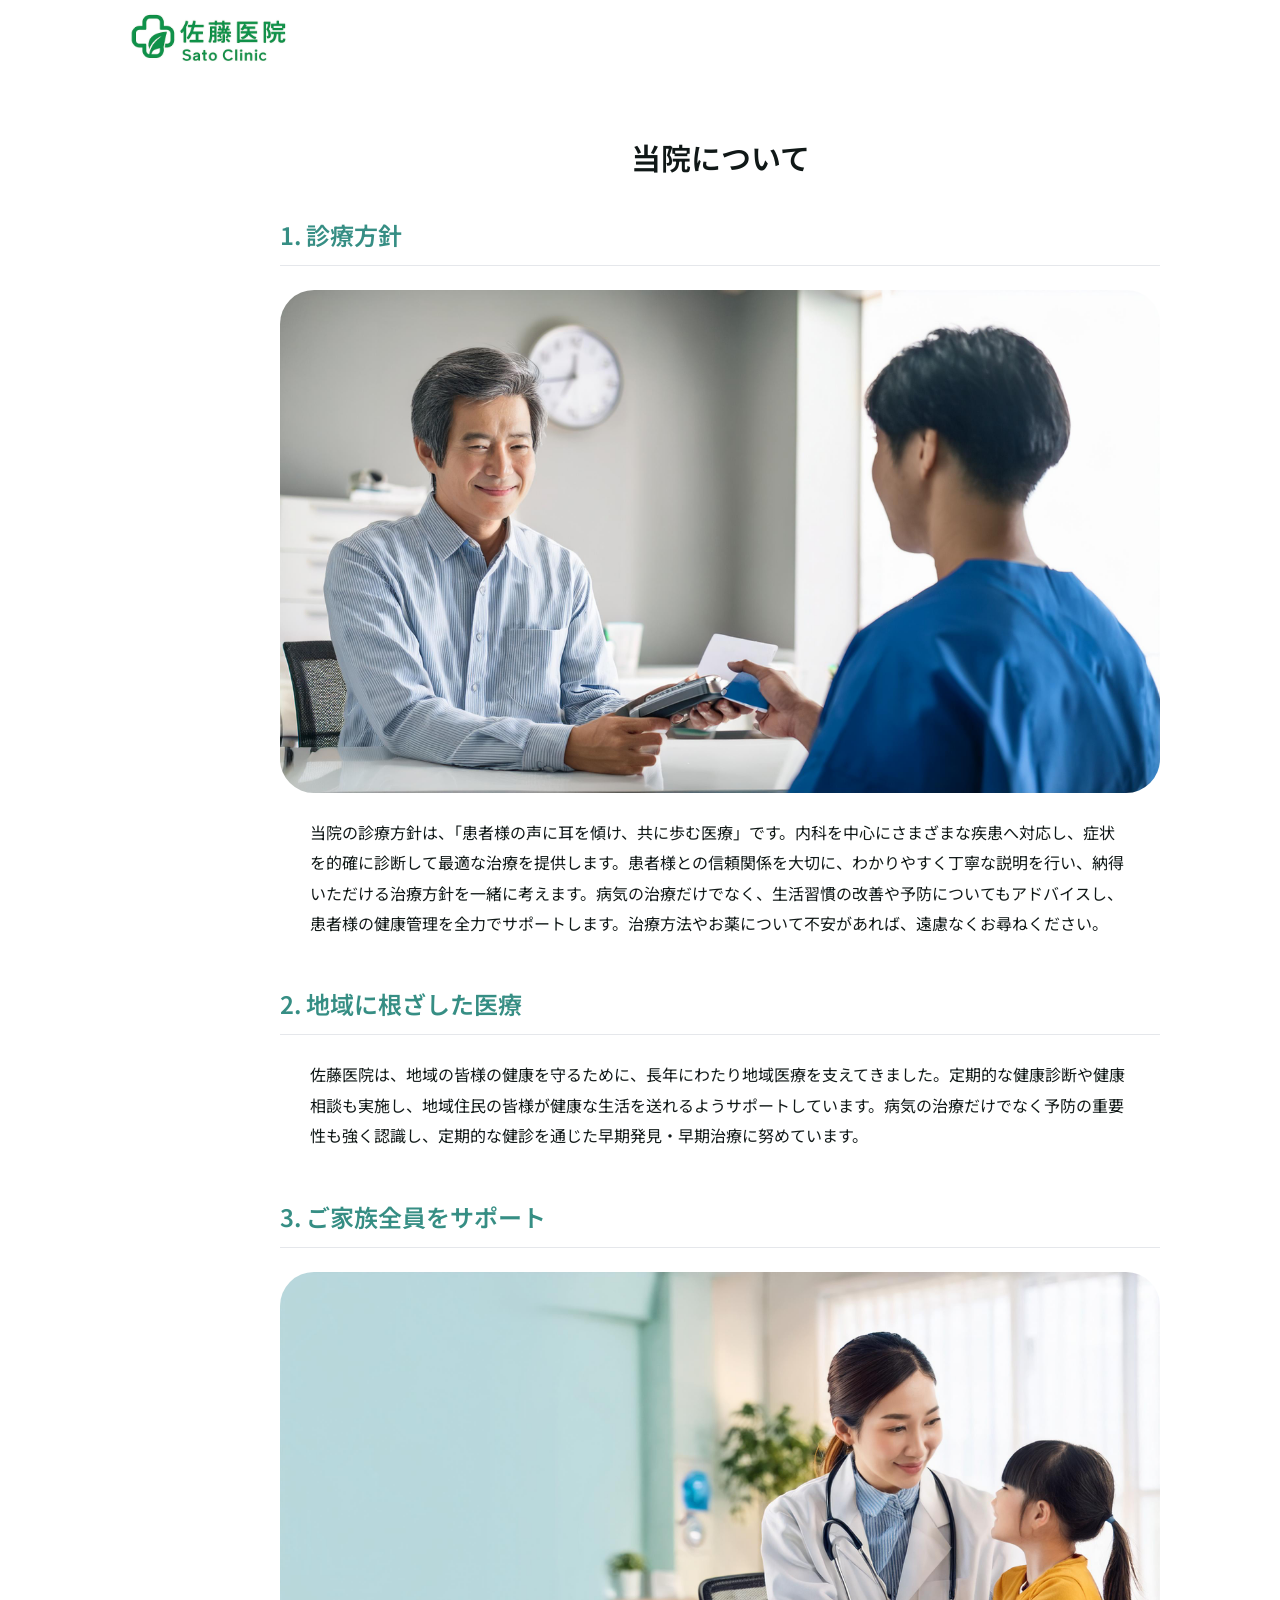
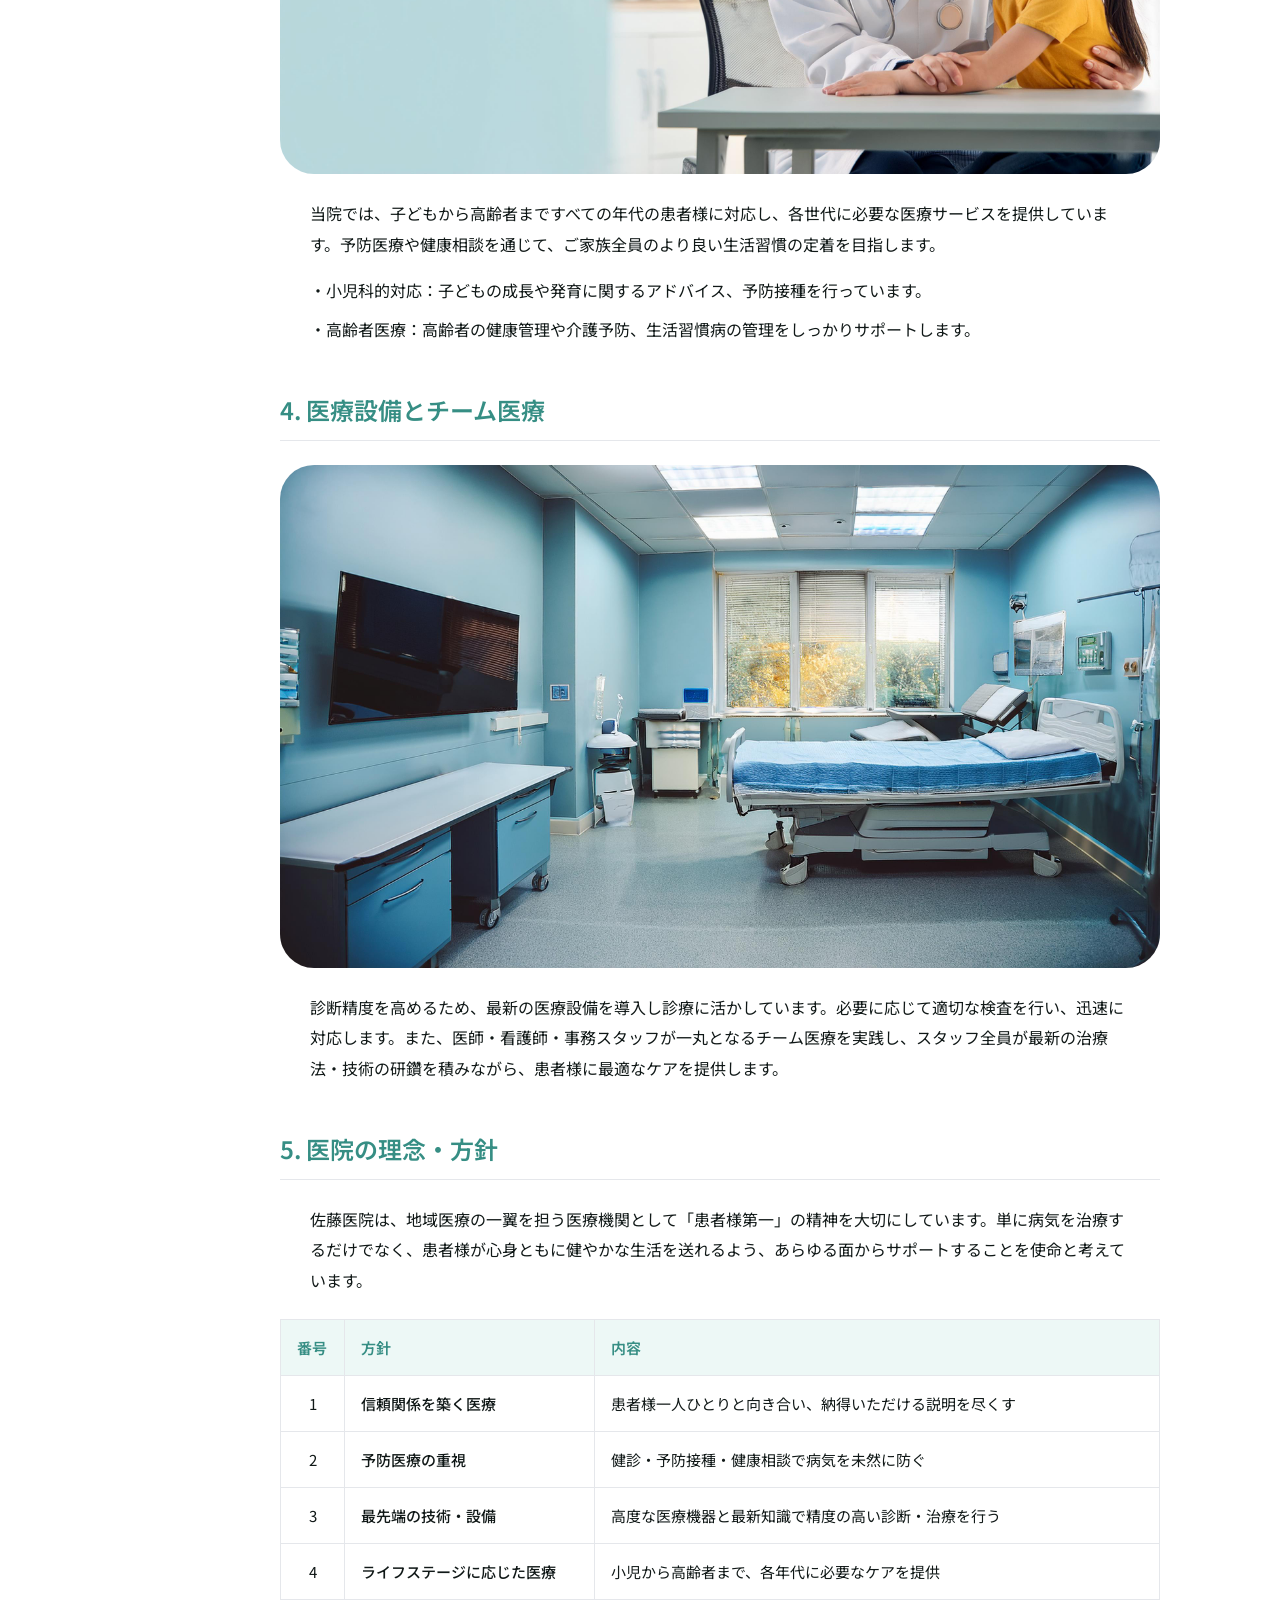
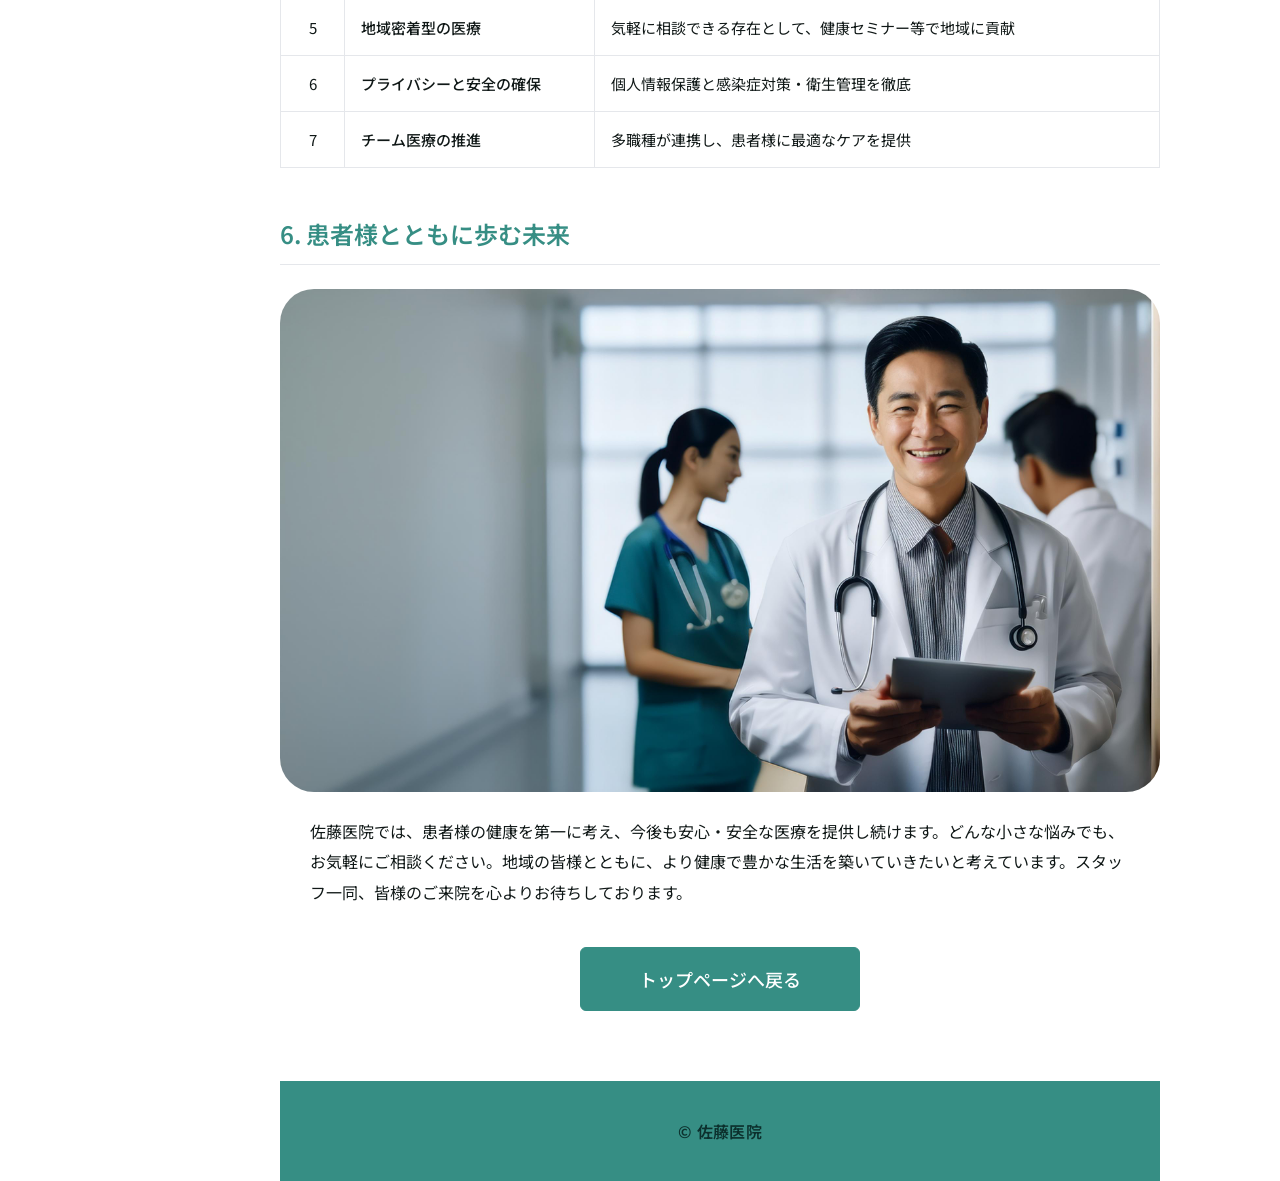
==== about.html @ 42e5dfb1 "当院についてにリンクや写真を貼ったり追加の情報を作成" ====
<!DOCTYPE html>
<html lang="ja">
<head>
  <meta charset="UTF-8">
  <meta name="viewport" content="width=1440">
  <meta name="description" content="佐藤医院の診療方針、地域医療、ご家族へのサポート、医療設備とチーム医療、医院の理念をご紹介します。">
  <title>当院について</title>
  <link rel="preconnect" href="https://fonts.googleapis.com">
  <link rel="preconnect" href="https://fonts.gstatic.com" crossorigin>
  <link href="https://fonts.googleapis.com/css2?family=Noto+Sans+JP:wght@400;500;600;700&display=swap" rel="stylesheet">
  <link rel="stylesheet" href="./css/style.css">
  <link rel="stylesheet" href="./css/about.css">
</head>
<body class="about-detail-page">
  <header class="site-header">
    <div class="header-inner">
      <a class="brand" href="./index.html" aria-label="佐藤医院 トップへ">
        <img src="./assets/logo.png" alt="佐藤医院 Sato Clinic">
      </a>
    </div>
  </header>

  <main class="about-detail">
    <h1>当院について</h1>

    <section class="about-detail-section" aria-labelledby="about-policy">
      <h2 id="about-policy">1. 診療方針</h2>
      <img class="about-detail-photo" src="./assets/information_1.jpg" alt="患者様の話に耳を傾ける医師">
      <p>当院の診療方針は、「患者様の声に耳を傾け、共に歩む医療」です。内科を中心にさまざまな疾患へ対応し、症状を的確に診断して最適な治療を提供します。患者様との信頼関係を大切に、わかりやすく丁寧な説明を行い、納得いただける治療方針を一緒に考えます。病気の治療だけでなく、生活習慣の改善や予防についてもアドバイスし、患者様の健康管理を全力でサポートします。治療方法やお薬について不安があれば、遠慮なくお尋ねください。</p>
    </section>

    <section class="about-detail-section" aria-labelledby="about-community">
      <h2 id="about-community">2. 地域に根ざした医療</h2>
      <p>佐藤医院は、地域の皆様の健康を守るために、長年にわたり地域医療を支えてきました。定期的な健康診断や健康相談も実施し、地域住民の皆様が健康な生活を送れるようサポートしています。病気の治療だけでなく予防の重要性も強く認識し、定期的な健診を通じた早期発見・早期治療に努めています。</p>
    </section>

    <section class="about-detail-section" aria-labelledby="about-family">
      <h2 id="about-family">3. ご家族全員をサポート</h2>
      <img class="about-detail-photo" src="./assets/patient_10.jpg" alt="子どもを診療する医師">
      <p>当院では、子どもから高齢者まですべての年代の患者様に対応し、各世代に必要な医療サービスを提供しています。予防医療や健康相談を通じて、ご家族全員のより良い生活習慣の定着を目指します。</p>
      <div class="about-detail-family">
        <p>・小児科的対応：子どもの成長や発育に関するアドバイス、予防接種を行っています。</p>
        <p>・高齢者医療：高齢者の健康管理や介護予防、生活習慣病の管理をしっかりサポートします。</p>
      </div>
    </section>

    <section class="about-detail-section" aria-labelledby="about-facilities">
      <h2 id="about-facilities">4. 医療設備とチーム医療</h2>
      <img class="about-detail-photo" src="./assets/hospital_8.jpg" alt="医院の医療設備">
      <p>診断精度を高めるため、最新の医療設備を導入し診療に活かしています。必要に応じて適切な検査を行い、迅速に対応します。また、医師・看護師・事務スタッフが一丸となるチーム医療を実践し、スタッフ全員が最新の治療法・技術の研鑽を積みながら、患者様に最適なケアを提供します。</p>
    </section>

    <section class="about-detail-section" aria-labelledby="about-principles">
      <h2 id="about-principles">5. 医院の理念・方針</h2>
      <p>佐藤医院は、地域医療の一翼を担う医療機関として「患者様第一」の精神を大切にしています。単に病気を治療するだけでなく、患者様が心身ともに健やかな生活を送れるよう、あらゆる面からサポートすることを使命と考えています。</p>
      <table class="about-policy-table" aria-labelledby="about-principles">
        <thead>
          <tr><th scope="col">番号</th><th scope="col">方針</th><th scope="col">内容</th></tr>
        </thead>
        <tbody>
          <tr><td>1</td><th scope="row">信頼関係を築く医療</th><td>患者様一人ひとりと向き合い、納得いただける説明を尽くす</td></tr>
          <tr><td>2</td><th scope="row">予防医療の重視</th><td>健診・予防接種・健康相談で病気を未然に防ぐ</td></tr>
          <tr><td>3</td><th scope="row">最先端の技術・設備</th><td>高度な医療機器と最新知識で精度の高い診断・治療を行う</td></tr>
          <tr><td>4</td><th scope="row">ライフステージに応じた医療</th><td>小児から高齢者まで、各年代に必要なケアを提供</td></tr>
          <tr><td>5</td><th scope="row">地域密着型の医療</th><td>気軽に相談できる存在として、健康セミナー等で地域に貢献</td></tr>
          <tr><td>6</td><th scope="row">プライバシーと安全の確保</th><td>個人情報保護と感染症対策・衛生管理を徹底</td></tr>
          <tr><td>7</td><th scope="row">チーム医療の推進</th><td>多職種が連携し、患者様に最適なケアを提供</td></tr>
        </tbody>
      </table>
    </section>

    <section class="about-detail-section" aria-labelledby="about-future">
      <h2 id="about-future">6. 患者様とともに歩む未来</h2>
      <img class="about-detail-photo" src="./assets/medical_2.jpg" alt="笑顔で患者様を迎える医療スタッフ">
      <p>佐藤医院では、患者様の健康を第一に考え、今後も安心・安全な医療を提供し続けます。どんな小さな悩みでも、お気軽にご相談ください。地域の皆様とともに、より健康で豊かな生活を築いていきたいと考えています。スタッフ一同、皆様のご来院を心よりお待ちしております。</p>
    </section>

    <div class="about-actions"><a class="medical-link" href="./index.html#about">トップページへ戻る</a></div>
  </main>

  <footer class="site-footer">
    <p>© 佐藤医院</p>
  </footer>
</body>
</html>
---- css/style.css ----
@charset "UTF-8";

:root {
  --green: #26988d;
  --deep-green: #19786f;
  --tint: #edf8f6;
  --text: #101817;
  --red: #d95a5a;
}

* { box-sizing: border-box; }
html { scroll-behavior: smooth; scroll-padding-top: 78px; }
body {
  margin: 0;
  min-width: 1440px;
  color: var(--text);
  background: #fff;
  font-family: "Noto Sans JP", "Hiragino Kaku Gothic ProN", "Yu Gothic", Meiryo, sans-serif;
  font-size: 16px;
  line-height: 1.8;
  letter-spacing: .02em;
}
img { display: block; max-width: 100%; }
a { color: inherit; text-decoration: none; }

.site-header {
  position: sticky;
  top: 0;
  z-index: 10;
  height: 82px;
  background: #fff;
}
.header-inner {
  position: relative;
  width: 1200px;
  height: 82px;
  margin: 0 auto;
  display: flex;
  align-items: center;
  justify-content: space-between;
}
.brand img {
  width: 190px;
  height: auto;
}
.global-nav {
  position: absolute;
  top: 100%;
  right: 0;
  width: 240px;
  display: flex;
  flex-direction: column;
  padding: 12px 0;
  background: #fff;
  border-radius: 0 0 12px 12px;
  box-shadow: 0 8px 24px rgba(0,0,0,.12);
  font-size: 14px;
  font-weight: 600;
  white-space: nowrap;
}
.global-nav[hidden] { display: none; }
.global-nav a { display: block; padding: 12px 24px; }
.global-nav a:hover,
.global-nav a:focus-visible { color: var(--deep-green); background: var(--tint); }
.menu-toggle {
  width: 48px;
  height: 48px;
  padding: 10px 8px;
  display: flex;
  flex-direction: column;
  justify-content: center;
  gap: 7px;
  border: 0;
  border-radius: 6px;
  background: transparent;
  color: var(--deep-green);
  cursor: pointer;
}
.menu-toggle span {
  display: block;
  width: 32px;
  height: 2px;
  background: currentColor;
}
.menu-toggle:hover { background: var(--tint); }
.menu-toggle:focus-visible { outline: 2px solid var(--deep-green); outline-offset: 3px; }
.menu-toggle[aria-expanded="true"] span:nth-child(1) { transform: translateY(9px) rotate(45deg); }
.menu-toggle[aria-expanded="true"] span:nth-child(2) { opacity: 0; }
.menu-toggle[aria-expanded="true"] span:nth-child(3) { transform: translateY(-9px) rotate(-45deg); }

.hero {
  position: relative;
  width: 1440px;
  height: 690px;
  margin: 0 auto;
  overflow: hidden;
}
.hero > img {
  position: absolute;
  inset: 0;
  width: 100%;
  height: 100%;
  object-fit: cover;
  object-position: center 54%;
  opacity: 0;
  transition: opacity 1s ease;
}
.hero > img.is-active { opacity: 1; }
.hero-copy {
  position: absolute;
  left: calc(50% - 440px);
  bottom: 78px;
  background: rgba(255,255,255,.96);
  border-left: 8px solid var(--green);
  padding: 14px 22px 16px;
  font-size: 30px;
  font-weight: 700;
  letter-spacing: .06em;
  box-shadow: 0 2px 5px rgba(0,0,0,.08);
}
.hero-copy .hero-character {
  animation: hero-character-fade 0.6s ease both;
}
@keyframes hero-character-fade {
  from { opacity: 0; }
  to { opacity: 1; }
}
@media (prefers-reduced-motion: reduce) {
  .hero > img { transition: none; }
  .hero-copy .hero-character { animation: none; }
}

.content { width: 880px; margin: 0 auto; }
.text-content { width: 760px; }
.narrow { width: 760px; }
.tint-section { background: var(--tint); }
.section-title {
  margin: 0 0 36px;
  text-align: center;
  font-size: 27px;
  line-height: 1.3;
  font-weight: 600;
  letter-spacing: .08em;
}

.hours-section { padding: 62px 0 58px; }
.hours-section .section-title { margin-bottom: 30px; }
.hours-table {
  width: 600px;
  margin: 0 auto;
  border-collapse: collapse;
  table-layout: fixed;
  font-size: 15px;
  text-align: center;
  background: #fff;
}
.hours-table th,
.hours-table td {
  height: 52px;
  border: 1px solid #707070;
  padding: 4px 5px;
  font-weight: 500;
}
.hours-table thead th:first-child,
.hours-table tbody th { width: 180px; }
.hours-table thead th:not(:first-child) { width: 60px; }
.hours-table tbody th,
.hours-table tbody td { background: #FFFDF5; }
.hours-table thead th:nth-child(5),
.hours-table thead th:nth-child(8) { color: var(--red); }
.hours-table .closed { color: var(--red); }
.hours-notes {
  width: 650px;
  margin: 27px auto 0;
  text-align: center;
  font-size: 13px;
  line-height: 1.6;
}
.hours-notes p { margin: 2px 0; }
.small-note { font-size: 11px; }

.news-section { padding: 62px 0 66px; }
.news-section > .content { width: 880px; }
.news-section .section-title { margin-bottom: 32px; }
.news-list {
  width: 100%;
  margin: 0 auto;
  padding: 0;
  list-style: none;
}
.news-list li {
  margin: 0;
  padding: 0;
  border-bottom: 1px solid #E5E7EB;
}
.news-list li:first-child { border-top: 1px solid #E5E7EB; }
.news-list h3 {
  margin: 0;
  font-size: 16px;
  line-height: 1.5;
  font-weight: 600;
}
.news-list a {
  display: flex;
  align-items: center;
  justify-content: space-between;
  gap: 24px;
  padding: 22px 16px;
}
.news-arrow {
  flex-shrink: 0;
  color: #368E84;
  font-size: 28px;
  line-height: 1;
}
.news-list a:hover { text-decoration: underline; text-underline-offset: 4px; }
.news-list a:focus-visible,
.news-back-link:focus-visible { outline: 2px solid #368E84; outline-offset: 3px; }

.news-detail {
  width: 880px;
  margin: 0 auto;
  padding: 59px 0 58px;
}
.news-detail h1 {
  margin: 0 0 32px;
  padding-bottom: 24px;
  border-bottom: 1px solid #E5E7EB;
  font-size: 27px;
  line-height: 1.5;
  font-weight: 600;
}
.news-detail p { margin: 0; }
.news-back-link {
  display: inline-block;
  margin-top: 40px;
  color: #368E84;
  text-decoration: underline;
  text-underline-offset: 4px;
}

.greeting-section { padding: 63px 0 72px; }
.greeting-photo {
  width: 710px;
  height: 342px;
  margin: 0 auto 42px;
  object-fit: cover;
  border-radius: 46px;
}
.greeting-copy {
  width: 680px;
  margin: 0 auto;
  font-size: 14px;
  line-height: 1.78;
}
.greeting-copy p { margin: 0 0 18px; }
.signature { text-align: right; padding-top: 8px; font-weight: 600; }

.medical-section { padding: 64px 0 76px; }
.medical-grid {
  width: 730px;
  margin: 0 auto;
  display: grid;
  grid-template-columns: 1fr 1fr;
  column-gap: 78px;
  row-gap: 72px;
}
.medical-card img {
  width: 326px;
  height: 285px;
  object-fit: cover;
  object-position: left center;
  border-radius: 40px;
}
.medical-card:nth-child(4) img { object-position: 8% center; }
.medical-card h3 {
  margin: 18px 0 12px;
  text-align: center;
  color: var(--green);
  font-size: 18px;
  font-weight: 500;
}
.medical-card p {
  margin: 0;
  font-size: 13px;
  line-height: 1.72;
}

.about-section { padding: 62px 0 66px; }
.about-section .section-title { margin-bottom: 34px; }
.about-photo {
  width: 760px;
  height: 330px;
  object-fit: cover;
  margin: 0 auto 32px;
}
.about-section p {
  width: 710px;
  margin: 0 auto;
  font-size: 13px;
  line-height: 1.75;
}

.staff-section { padding: 64px 0 76px; }
.staff-content { width: 760px; }
.staff-content .section-title { margin-bottom: 40px; }
.staff-row {
  width: 720px;
  margin: 0 auto 58px;
  display: flex;
  align-items: center;
  justify-content: center;
  gap: 66px;
}
.staff-row:last-child { margin-bottom: 0; }
.staff-row img {
  flex: 0 0 auto;
  width: 280px;
  height: 280px;
  object-fit: cover;
  border-radius: 50%;
}
.staff-photo-sato { object-position: 91% center; }
.staff-photo-suzuki { object-position: 100% center; }
.staff-photo-takahashi { object-position: 48% center; }
.staff-photo-yamamoto { object-position: 0% center; }
.lead-staff {
  display: block;
  width: 680px;
  text-align: center;
  margin-bottom: 68px;
}
.lead-staff img {
  width: 360px;
  height: 360px;
  margin: 0 auto 24px;
}
.staff-text {
  width: 360px;
  font-size: 12.5px;
  line-height: 1.58;
}
.lead-staff .staff-text {
  width: 650px;
  margin: 0 auto;
  text-align: left;
}
.staff-text h3 {
  margin: 0 0 14px;
  text-align: center;
  color: var(--green);
  font-size: 18px;
  font-weight: 500;
}
.staff-text ul {
  margin: 0;
  padding-left: 1.4em;
}
.staff-text li { margin: 3px 0; }

.access-section { padding: 60px 0 64px; }
.access-content { width: 760px; text-align: center; }
.access-content .section-title { margin-bottom: 38px; }
.map {
  width: 640px;
  height: 310px;
  margin: 0 auto 32px;
  object-fit: cover;
  border-radius: 34px;
}
.access-text {
  width: 620px;
  margin: 0 auto;
  font-size: 14px;
  line-height: 1.62;
}
.access-text p { margin: 7px 0; }
.access-text ul {
  display: inline-block;
  margin: 5px auto 7px;
  padding-left: 1.5em;
  text-align: left;
}
.contact-block {
  margin-top: 18px;
  font-size: 15px;
  font-weight: 500;
}
.contact-block p:first-child { margin-bottom: 2px; }

.site-footer {
  width: 880px;
  height: 95px;
  margin: 0 auto;
  display: flex;
  align-items: center;
  justify-content: center;
  background: var(--green);
  color: #0c302d;
  font-size: 16px;
  font-weight: 600;
}
.site-footer p { margin: 0; }

/* Reference-image geometry tuning (fixed PC layout) */
.site-header,
.header-inner { height: 78px; }
.brand img { width: 180px; }
.global-nav { gap: 0; font-size: 14px; }

.hero { height: 705px; }
.hero-copy {
  left: 117px;
  bottom: 106px;
  border-left-width: 6px;
  padding: 12px 20px 14px 20px;
  font-size: 34px;
  color: #236B5C;
}

.hours-section {
  min-height: 398px;
  padding: 45px 0 38px;
  background: #eaf5f3;
}
.news-section {
  height: auto;
  padding: 59px 0 58px;
}

.greeting-section {
  height: auto;
  padding: 60px 0 70px;
  background: #f5faf8;
}
.greeting-section .section-title {
  font-size: 30px;
  line-height: 1.17;
}
.greeting-photo {
  width: 880px;
  height: 363px;
  margin-bottom: 58px;
  border-radius: 44px;
}
.greeting-copy {
  width: 760px;
  font-size: 16px;
  line-height: 1.9;
}
.greeting-copy p { margin-bottom: 24px; }
.greeting-copy p:not(.signature) {
  text-align: justify;
  text-align-last: left;
  text-justify: inter-character;
  line-break: strict;
  word-break: normal;
  overflow-wrap: break-word;
  letter-spacing: normal;
}

.medical-section {
  height: auto;
  padding: 60px 0 70px;
}
.medical-section .section-title,
.medical-detail > .section-title {
  margin-bottom: 32px;
  font-size: 30px;
}
.medical-grid {
  width: 720px;
  grid-template-columns: 280px 280px;
  justify-content: space-between;
  column-gap: 0;
  row-gap: 48px;
  grid-auto-rows: 1fr;
}
.medical-card img {
  width: 280px;
  height: 280px;
  border-radius: 36px;
}
.medical-card {
  display: grid;
  grid-template-rows: 280px minmax(60px, auto) 1fr;
  gap: 12px;
  min-width: 0;
}
.medical-card h3 {
  display: flex;
  align-items: center;
  justify-content: center;
  margin: 0;
  font-size: 20px;
  line-height: 1.5;
  text-wrap: balance;
}
.medical-card p {
  font-size: 16px;
  line-height: 1.8;
  text-align: justify;
  text-align-last: left;
  text-justify: inter-character;
  letter-spacing: normal;
}
.medical-card h3,
.medical-card p {
  line-break: strict;
  word-break: normal;
  overflow-wrap: break-word;
}

.medical-actions {
  margin: 32px 0 0;
  text-align: center;
}
.medical-link {
  display: inline-flex;
  align-items: center;
  justify-content: center;
  gap: 24px;
  min-width: 280px;
  padding: 14px 28px;
  border: 1px solid #368E84;
  border-radius: 6px;
  background: #368E84;
  color: #fff;
  font-size: 18px;
  font-weight: 500;
}
.medical-link span { font-size: 26px; line-height: 1; }
.medical-link:hover { background: #fff; color: #368E84; }
.medical-link:focus-visible { outline: 2px solid #368E84; outline-offset: 4px; }
.medical-detail {
  width: 880px;
  margin: 0 auto;
  padding: 60px 0 70px;
}
.medical-detail .medical-card h3 {
  color: #368E84;
}
.medical-detail .medical-card:nth-child(n+5) img {
  object-fit: cover;
  object-position: center;
}
.medical-detail .medical-card:nth-child(5) img { object-position: 60% center; }
.medical-detail .medical-card:nth-child(6) img { object-position: 20% center; }
.medical-detail .medical-card:nth-child(7) img { object-position: 45% center; }

.about-section {
  height: auto;
  padding: 58px 0 60px;
  background: #eaf5f3;
}
.about-section .section-title { font-size: 30px; }
.about-photo {
  width: 880px;
  height: 325px;
  margin-bottom: 34px;
}
.about-section p {
  width: 760px;
  font-size: 16px;
  line-height: 1.9;
  text-align: justify;
  text-align-last: left;
  text-justify: inter-character;
  line-break: strict;
  word-break: normal;
  overflow-wrap: break-word;
  letter-spacing: normal;
}

.staff-section {
  height: auto;
  padding: 58px 0 66px;
}
.staff-content { width: 880px; }
.staff-content .section-title { margin-bottom: 42px; font-size: 30px; }
.lead-staff {
  width: 760px;
  margin-bottom: 82px;
}
.lead-staff img {
  width: 515px;
  height: 515px;
  margin-bottom: 26px;
}
.lead-staff .staff-text { width: 720px; }
.staff-row {
  width: 880px;
  min-height: 370px;
  align-items: flex-start;
  gap: 40px;
  margin-bottom: 56px;
}
.staff-row img {
  width: 370px;
  height: 370px;
}
.staff-text {
  width: 470px;
  min-width: 0;
  align-self: flex-start;
  font-size: 16px;
  line-height: 1.8;
}
.staff-text h3 {
  font-size: 20px;
  line-height: 1.5;
  margin-bottom: 14px;
}
.staff-text li {
  margin: 6px 0;
  text-align: justify;
  text-align-last: left;
  text-justify: inter-character;
  line-break: strict;
  word-break: normal;
  overflow-wrap: break-word;
  letter-spacing: normal;
}
.staff-text ul { padding-left: 1.25em; list-style-position: outside; }
.staff-text li > strong {
  display: inline-block;
  white-space: nowrap;
  text-align: left;
}
.staff-text .staff-phrase { white-space: nowrap; }

.staff-section .lead-staff {
  display: block;
  min-height: 0;
}
.staff-section .lead-staff img { margin: 0 auto 24px; }

.staff-section .staff-row:not(.lead-staff) {
  align-items: center;
  gap: 65px;
}
.staff-section .staff-row:not(.lead-staff) .staff-text {
  align-self: auto;
  width: 445px;
}
.staff-section .staff-row:not(.lead-staff) li {
  letter-spacing: normal;
  word-spacing: normal;
}
.staff-section .staff-row:not(.lead-staff) .staff-phrase {
  display: inline-block;
  text-align: left;
}
.staff-section .staff-text-takahashi .staff-term,
.staff-section .staff-text-yamamoto .staff-term {
  display: inline-block;
  white-space: nowrap;
  text-align: left;
  letter-spacing: normal;
  word-spacing: normal;
}
.staff-section .staff-text-yamamoto {
  line-height: 2;
  transform: translateY(-12px);
}
.staff-section .staff-text-yamamoto h3 {
  line-height: 1.6;
  margin-bottom: 24px;
}
.staff-section .staff-text-yamamoto li {
  margin: 8px 0;
  text-align: left;
  text-align-last: left;
  letter-spacing: normal;
  word-spacing: normal;
}

.access-section {
  height: auto;
  padding: 54px 0 58px;
  background: #eaf5f3;
}
.access-content { width: 880px; }
.access-section .access-content { width: 1100px; }
.access-section .section-title { margin-bottom: 34px; font-size: 34px; }
.access-section .map {
  width: 1100px;
  height: 450px;
  margin-right: auto;
  margin-left: auto;
  margin-bottom: 32px;
  object-fit: contain;
  object-position: center;
  border-radius: 34px;
}
.access-section .access-text {
  width: 700px;
  font-size: 18px;
  line-height: 1.8;
  text-align: center;
  line-break: strict;
  word-break: normal;
  overflow-wrap: break-word;
}
.access-section .access-text ul {
  display: block;
  margin: 12px 0;
  padding: 0;
  list-style-position: inside;
  text-align: center;
}
.access-section .contact-block { margin-top: 18px; font-size: 19px; }

.site-footer { height: 100px; }
---- css/about.css ----
@charset "UTF-8";

.about-section .about-content { width: 880px; }
.about-section .about-content > p { width: 820px; }
.about-section .about-photo { width: 760px; }
.about-section .about-actions { margin-top: 32px; text-align: center; }

.about-detail-page { --green: #368E84; }
.about-detail {
  width: 880px;
  margin: 0 auto;
  padding: 60px 0 70px;
  font-size: 16px;
  line-height: 1.9;
  line-break: strict;
  word-break: normal;
  overflow-wrap: break-word;
  letter-spacing: normal;
}
.about-detail > h1 {
  margin: 0 0 40px;
  text-align: center;
  font-size: 30px;
  line-height: 1.3;
  font-weight: 600;
}
.about-detail-section + .about-detail-section { margin-top: 48px; }
.about-detail-section h2 {
  margin: 0 0 24px;
  padding-bottom: 12px;
  border-bottom: 1px solid #E5E7EB;
  color: #368E84;
  font-size: 24px;
  font-weight: 600;
  line-height: 1.5;
}
.about-detail-photo {
  width: 880px;
  height: auto;
  aspect-ratio: 7 / 4;
  margin: 0 auto 24px;
  object-fit: contain;
  border-radius: 34px;
}
.about-detail-section p,
.about-detail-family {
  width: 820px;
  margin: 0 auto;
  text-align: left;
}
.about-detail-family { margin-top: 16px; }
.about-detail-family p { width: auto; }
.about-detail-family p + p { margin-top: 8px; }
.about-policy-table {
  width: 100%;
  margin-top: 24px;
  border-collapse: collapse;
  table-layout: fixed;
  font-size: 15px;
  line-height: 1.8;
  text-align: left;
}
.about-policy-table th,
.about-policy-table td {
  padding: 14px 16px;
  border: 1px solid #E5E7EB;
  vertical-align: top;
}
.about-policy-table thead th {
  background: #edf8f6;
  color: #368E84;
  font-weight: 600;
}
.about-policy-table thead th:first-child { width: 64px; }
.about-policy-table thead th:nth-child(2) { width: 250px; }
.about-policy-table td:first-child { text-align: center; }
.about-policy-table tbody th { font-weight: 500; }
.about-detail .about-actions { margin-top: 40px; text-align: center; }
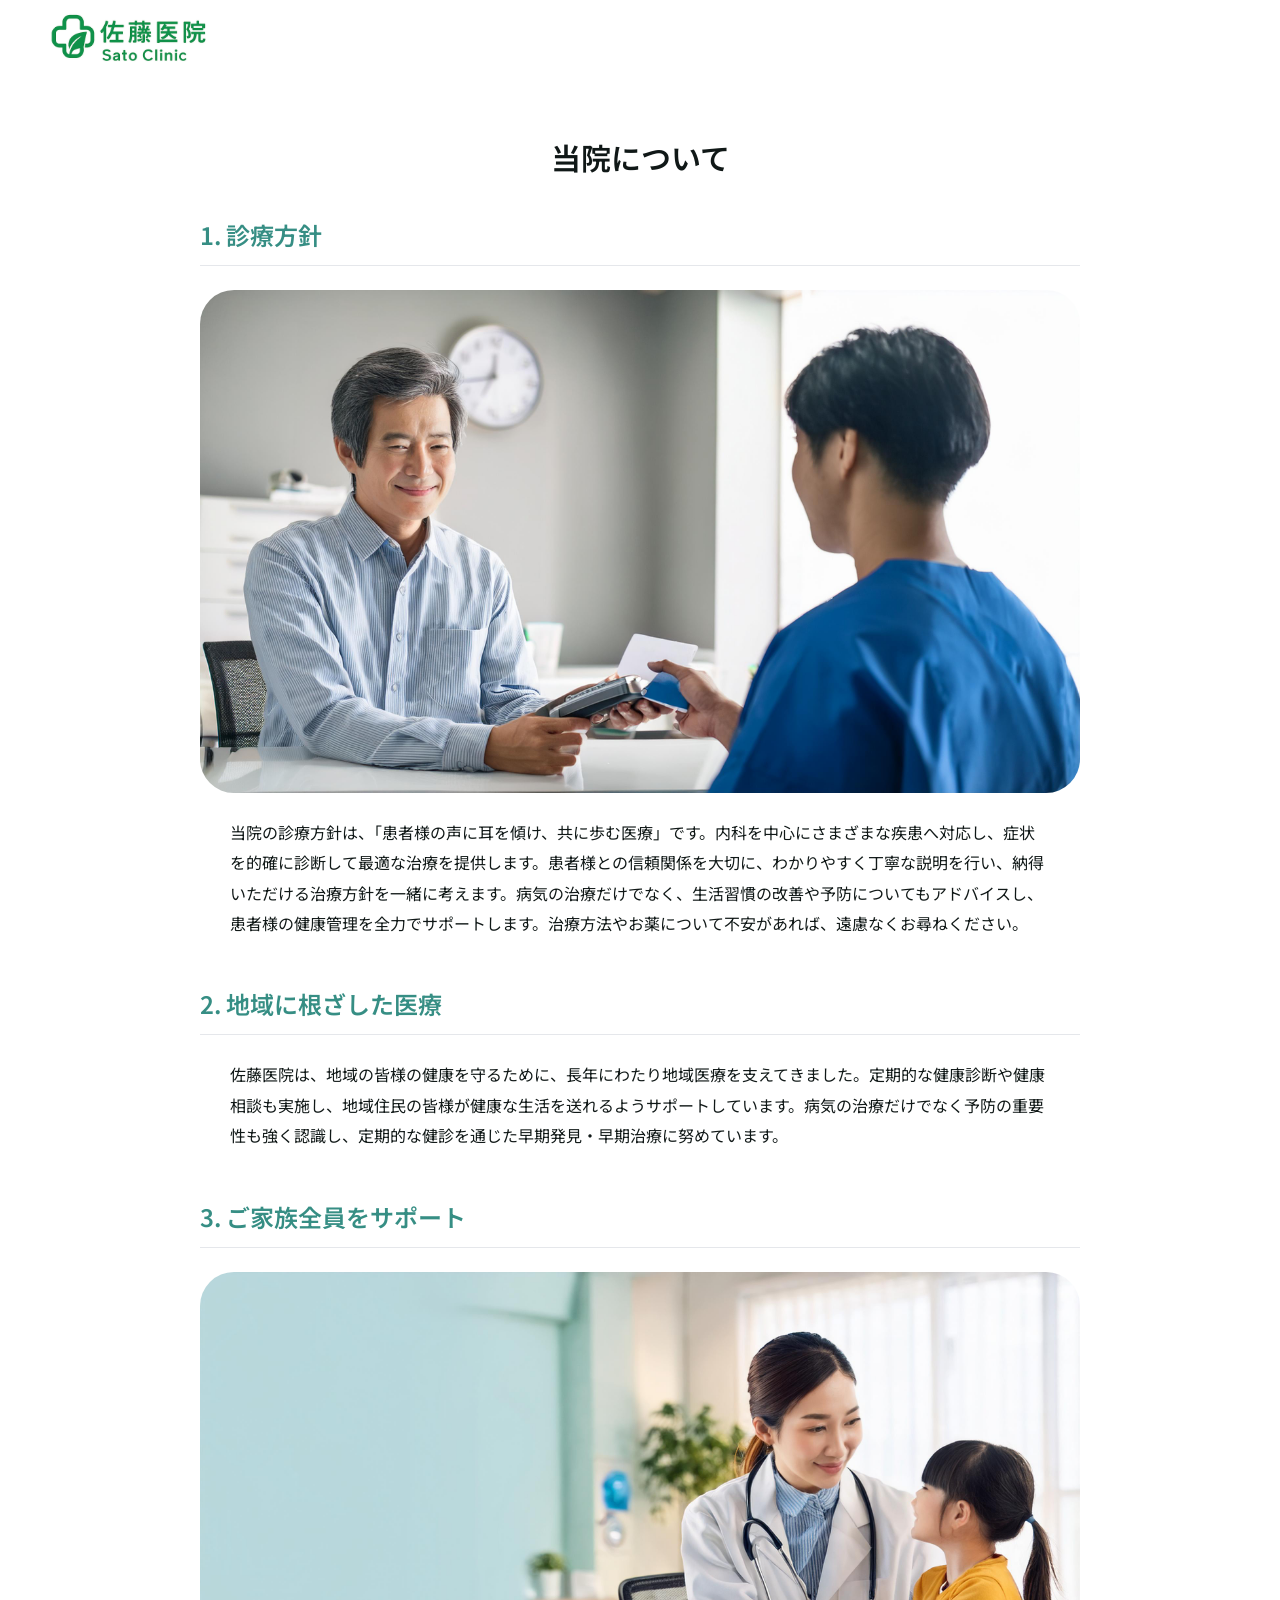
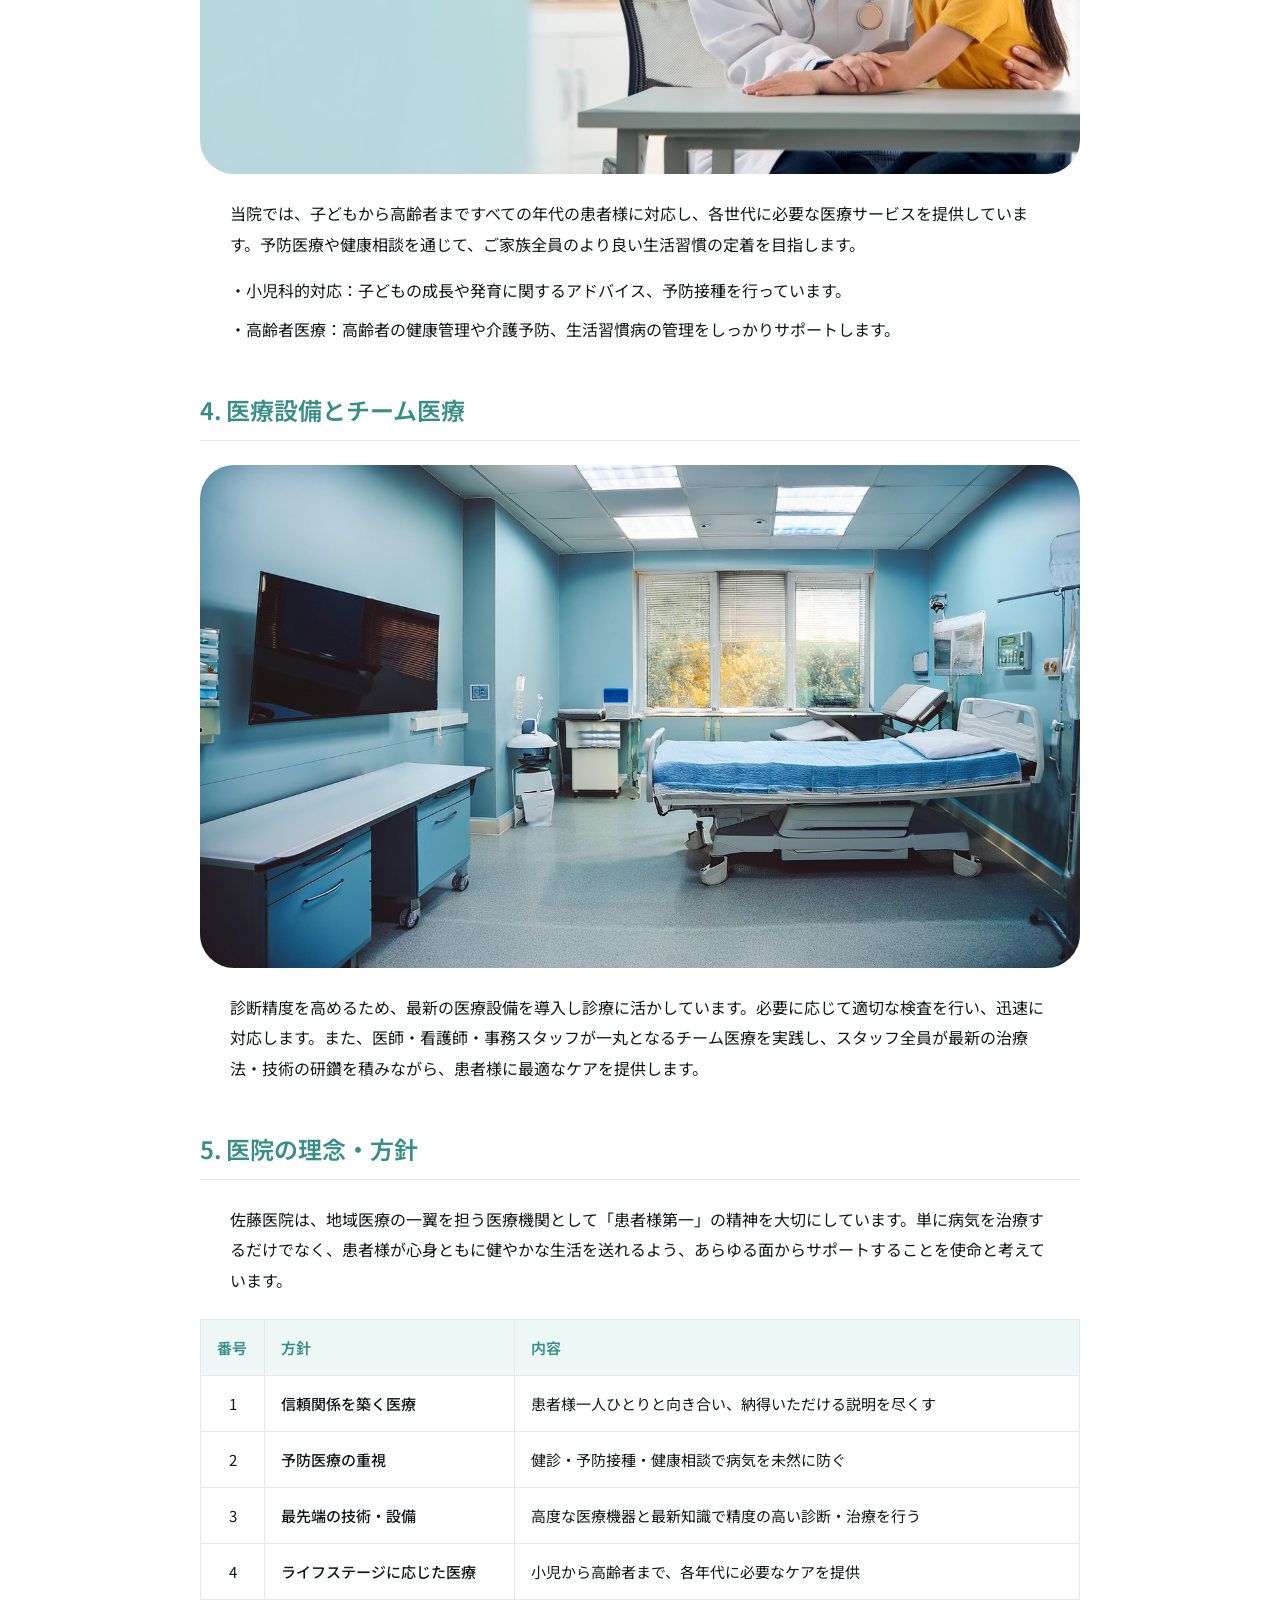
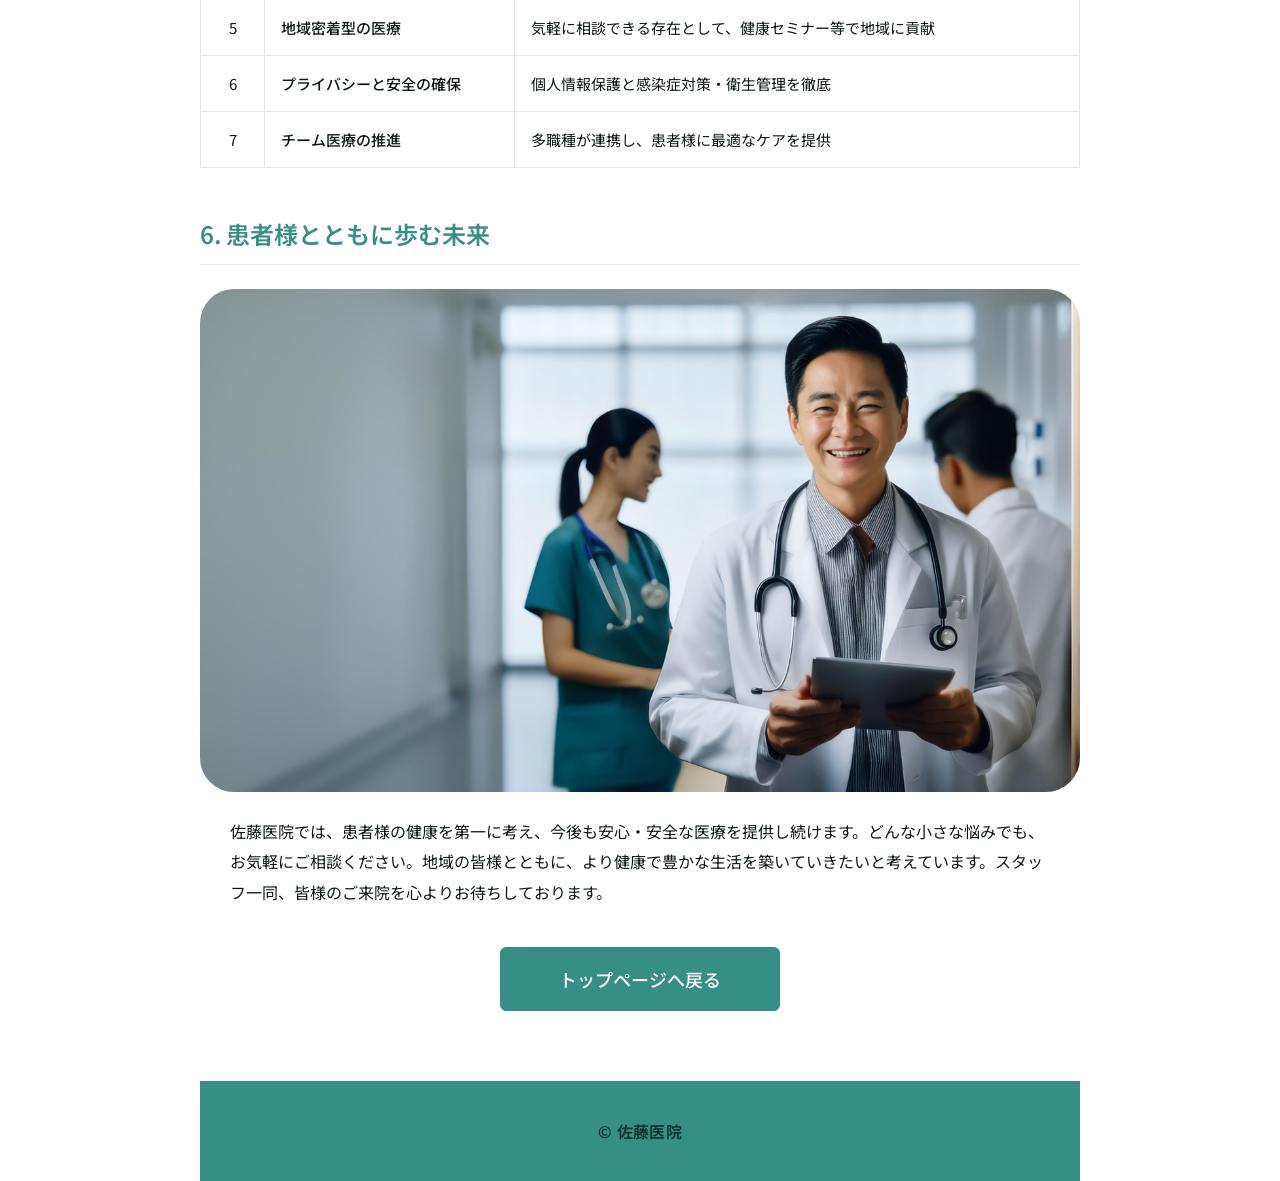
==== commit 3dfe4dc8: "レスポンシブ対応完了" ====
--- a/about.html
+++ b/about.html
@@ -2,7 +2,7 @@
 <html lang="ja">
 <head>
   <meta charset="UTF-8">
-  <meta name="viewport" content="width=1440">
+  <meta name="viewport" content="width=device-width, initial-scale=1">
   <meta name="description" content="佐藤医院の診療方針、地域医療、ご家族へのサポート、医療設備とチーム医療、医院の理念をご紹介します。">
   <title>当院について</title>
   <link rel="preconnect" href="https://fonts.googleapis.com">
@@ -10,6 +10,7 @@
   <link href="https://fonts.googleapis.com/css2?family=Noto+Sans+JP:wght@400;500;600;700&display=swap" rel="stylesheet">
   <link rel="stylesheet" href="./css/style.css">
   <link rel="stylesheet" href="./css/about.css">
+  <link rel="stylesheet" href="./css/responsive.css">
 </head>
 <body class="about-detail-page">
   <header class="site-header">
--- a/css/style.css
+++ b/css/style.css
@@ -684,6 +684,7 @@
 .access-section .access-content { width: 1100px; }
 .access-section .section-title { margin-bottom: 34px; font-size: 34px; }
 .access-section .map {
+  display: block;
   width: 1100px;
   height: 450px;
   margin-right: auto;
--- a/css/responsive.css
+++ b/css/responsive.css
@@ -0,0 +1,236 @@
+@charset "UTF-8";
+
+/* Preserve the PC canvas while excluding the native scrollbar gutter from horizontal scrolling. */
+@media (min-width: 1440px) {
+  html { overflow-x: clip; }
+}
+
+/* Keep the original 1440px layout; fit its outer frame on narrower PCs. */
+@media (min-width: 1024px) and (max-width: 1439px) {
+  body { min-width: 0; }
+  .header-inner { width: calc(100% - 48px); max-width: 1200px; }
+  .hero { width: 100%; }
+  .access-section .access-content { width: calc(100% - 48px); max-width: 1100px; }
+  .access-section .map { width: 100%; }
+}
+
+/* Tablet layout. These rules also provide the fluid base for phones. */
+@media (max-width: 1023px) {
+  html { scroll-padding-top: 72px; }
+  body { min-width: 0; }
+  .site-header,
+  .header-inner { height: 72px; }
+  .header-inner { width: calc(100% - 48px); }
+  .brand img { width: 170px; }
+  .global-nav { max-width: calc(100vw - 48px); max-height: calc(100dvh - 72px); overflow-y: auto; }
+
+  .content,
+  .text-content,
+  .narrow,
+  .news-section > .content,
+  .about-section .about-content,
+  .staff-content,
+  .access-section .access-content,
+  .medical-detail,
+  .news-detail,
+  .about-detail {
+    width: calc(100% - 48px);
+    max-width: 880px;
+  }
+
+  .hero { width: 100%; height: clamp(360px, 54vw, 520px); }
+  .hero-copy { left: 24px; bottom: 40px; max-width: calc(100% - 48px); font-size: 28px; }
+
+  .hours-section,
+  .news-section,
+  .greeting-section,
+  .medical-section,
+  .about-section,
+  .staff-section,
+  .access-section {
+    height: auto;
+    min-height: 0;
+    padding: 40px 0 48px;
+  }
+  .section-title,
+  .greeting-section .section-title,
+  .medical-section .section-title,
+  .about-section .section-title,
+  .staff-content .section-title,
+  .access-section .section-title { margin-bottom: 28px; font-size: 28px; line-height: 1.4; }
+
+  .hours-table { width: 100%; font-size: 14px; }
+  .hours-table thead th:first-child,
+  .hours-table tbody th { width: 28%; }
+  .hours-table thead th:not(:first-child) { width: auto; }
+  .hours-table th,
+  .hours-table td { height: 48px; padding: 6px 4px; }
+  .hours-notes { width: 100%; margin-top: 20px; }
+  .small-note { font-size: 12px; }
+
+  .news-list a { gap: 16px; padding: 20px 8px; }
+  .news-list a > span:first-child { min-width: 0; }
+
+  .greeting-photo { width: 100%; height: auto; margin-bottom: 28px; border-radius: 24px; }
+  .greeting-copy { width: 100%; }
+  .greeting-copy p { margin-bottom: 20px; }
+
+  .medical-grid {
+    width: 100%;
+    max-width: 720px;
+    grid-template-columns: repeat(2, minmax(0, 1fr));
+    column-gap: 32px;
+    row-gap: 40px;
+  }
+  .medical-card { grid-template-rows: auto minmax(60px, auto) 1fr; }
+  .medical-card img { width: 100%; height: auto; aspect-ratio: 1; border-radius: 28px; }
+  .medical-link { min-width: 0; max-width: 100%; gap: 16px; padding: 12px 20px; font-size: 16px; }
+
+  .about-section .about-photo { width: 100%; max-width: 760px; height: auto; margin-bottom: 28px; }
+  .about-section .about-content > p { width: 100%; }
+
+  .staff-row { --staff-photo-size: clamp(220px, 34vw, 280px); width: 100%; min-height: 0; margin-bottom: 40px; }
+  .staff-section .staff-row:not(.lead-staff) { gap: 24px; }
+  .staff-row img { width: var(--staff-photo-size); height: var(--staff-photo-size); }
+  .staff-section .staff-row:not(.lead-staff) .staff-text { width: auto; flex: 1; }
+  .staff-section .lead-staff .staff-text { width: 100%; }
+  .staff-section .lead-staff img { margin-bottom: 24px; }
+  .staff-section .staff-text-yamamoto { line-height: 1.8; transform: none; }
+  .staff-section .staff-text-yamamoto h3 { line-height: 1.5; margin-bottom: 14px; }
+  .staff-section .staff-text-yamamoto li { margin: 6px 0; }
+  .staff-section .staff-row .staff-text li { text-align: left; letter-spacing: normal; }
+
+  .access-section .map { width: 100%; height: 400px; border-radius: 24px; margin-bottom: 28px; }
+  .access-section .access-text { width: 100%; max-width: 700px; font-size: 16px; }
+  .access-section .contact-block { font-size: 17px; }
+
+  .site-footer { width: 100%; height: auto; min-height: 88px; padding: 24px; }
+
+  .medical-detail,
+  .news-detail,
+  .about-detail { padding: 40px 0 48px; }
+  .medical-detail > .section-title,
+  .news-detail h1,
+  .about-detail > h1 { font-size: 28px; line-height: 1.4; }
+  .news-detail { line-break: strict; overflow-wrap: anywhere; }
+  .about-detail-photo { width: 100%; height: auto; border-radius: 24px; }
+  .about-detail-section p,
+  .about-detail-family { width: 100%; }
+  .about-detail-family p { width: auto; }
+  .about-policy-table { font-size: 14px; }
+  .about-policy-table th,
+  .about-policy-table td { padding: 12px 10px; }
+  .about-policy-table thead th:first-child { width: 52px; }
+  .about-policy-table thead th:nth-child(2) { width: 32%; }
+}
+
+/* Phone layout. */
+@media (max-width: 767px) {
+  html { scroll-padding-top: 68px; }
+  .site-header,
+  .header-inner { height: 68px; }
+  .header-inner { width: calc(100% - 32px); }
+  .brand img { width: 150px; }
+  .global-nav { max-width: calc(100vw - 32px); max-height: calc(100dvh - 68px); }
+
+  .content,
+  .text-content,
+  .narrow,
+  .news-section > .content,
+  .about-section .about-content,
+  .staff-content,
+  .access-section .access-content,
+  .medical-detail,
+  .news-detail,
+  .about-detail { width: calc(100% - 32px); }
+
+  .hero { height: clamp(300px, 82vw, 400px); }
+  .hero-copy {
+    left: 16px;
+    bottom: 28px;
+    max-width: calc(100% - 32px);
+    padding: 10px 14px 12px;
+    font-size: 24px;
+    line-height: 1.5;
+  }
+
+  .section-title,
+  .greeting-section .section-title,
+  .medical-section .section-title,
+  .about-section .section-title,
+  .staff-content .section-title,
+  .access-section .section-title,
+  .medical-detail > .section-title,
+  .news-detail h1,
+  .about-detail > h1 { font-size: 26px; }
+
+  .hours-table { font-size: 13px; line-height: 1.6; }
+  .hours-table thead th:first-child,
+  .hours-table tbody th { width: 31%; }
+  .hours-table th,
+  .hours-table td { height: 44px; padding: 6px 2px; }
+  .hours-table tbody th { white-space: nowrap; font-size: 12px; letter-spacing: normal; }
+  .hours-notes { text-align: left; }
+
+  .news-list a { padding: 18px 4px; gap: 12px; }
+  .news-arrow { font-size: 24px; }
+  .greeting-photo { border-radius: 20px; }
+  .greeting-copy p:not(.signature),
+  .medical-card p,
+  .about-section .about-content > p,
+  .staff-section .staff-row .staff-text li {
+    text-align: left;
+    letter-spacing: normal;
+    text-wrap: pretty;
+  }
+  .staff-section .staff-row .staff-text li:nth-child(2) { word-break: auto-phrase; }
+
+  .medical-grid {
+    max-width: 420px;
+    grid-template-columns: minmax(0, 1fr);
+    grid-auto-rows: auto;
+    row-gap: 32px;
+  }
+  .medical-card { grid-template-rows: auto auto auto; }
+  .medical-card h3 { font-size: 18px; }
+  .medical-card img { border-radius: 24px; }
+
+  .staff-section .staff-row,
+  .staff-section .staff-row:not(.lead-staff) {
+    display: flex;
+    flex-direction: column;
+    align-items: center;
+    gap: 24px;
+    margin-bottom: 40px;
+  }
+  .staff-section .staff-row:last-child { margin-bottom: 0; }
+  .staff-row { --staff-photo-size: min(72vw, 280px); }
+  .staff-section .staff-row img { order: -1; margin: 0; }
+  .staff-section .staff-row .staff-text,
+  .staff-section .staff-row:not(.lead-staff) .staff-text {
+    width: 100%;
+    flex: none;
+    align-self: auto;
+    margin: 0;
+  }
+  .staff-text h3 { font-size: 20px; }
+  .staff-text li > strong { max-width: 100%; }
+  .staff-text .staff-phrase,
+  .staff-text-takahashi .staff-term,
+  .staff-text-yamamoto .staff-term { max-width: 100%; }
+
+  .access-section .map { height: 320px; border-radius: 20px; }
+  .access-section .access-text { overflow-wrap: anywhere; }
+  .site-footer { min-height: 80px; padding: 20px 16px; }
+
+  .news-detail h1 { margin-bottom: 24px; padding-bottom: 20px; }
+  .about-detail > h1 { margin-bottom: 32px; }
+  .about-detail-section + .about-detail-section { margin-top: 36px; }
+  .about-detail-section h2 { font-size: 22px; margin-bottom: 20px; }
+  .about-detail-photo { border-radius: 20px; margin-bottom: 20px; }
+  .about-policy-table { font-size: 13px; line-height: 1.8; }
+  .about-policy-table th,
+  .about-policy-table td { padding: 10px 6px; }
+  .about-policy-table thead th:first-child { width: 40px; }
+  .about-policy-table thead th:nth-child(2) { width: 32%; }
+}
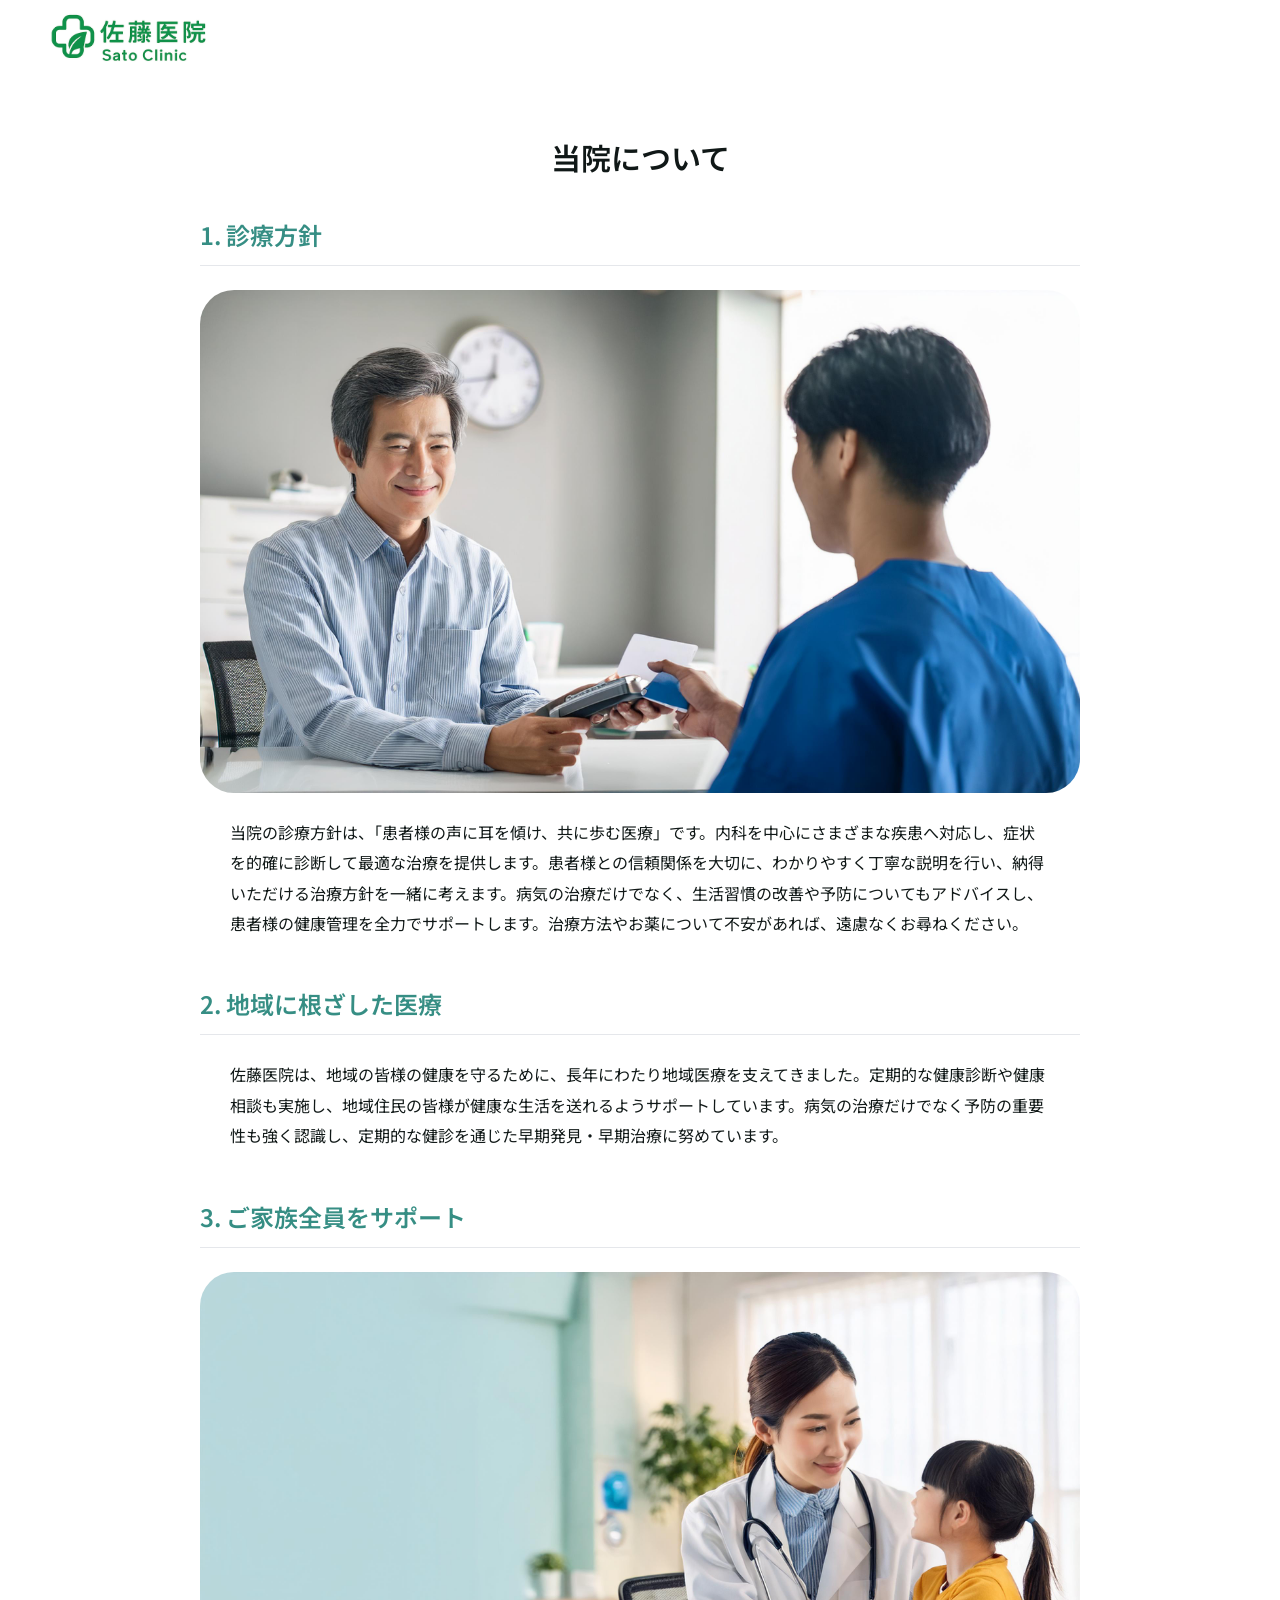
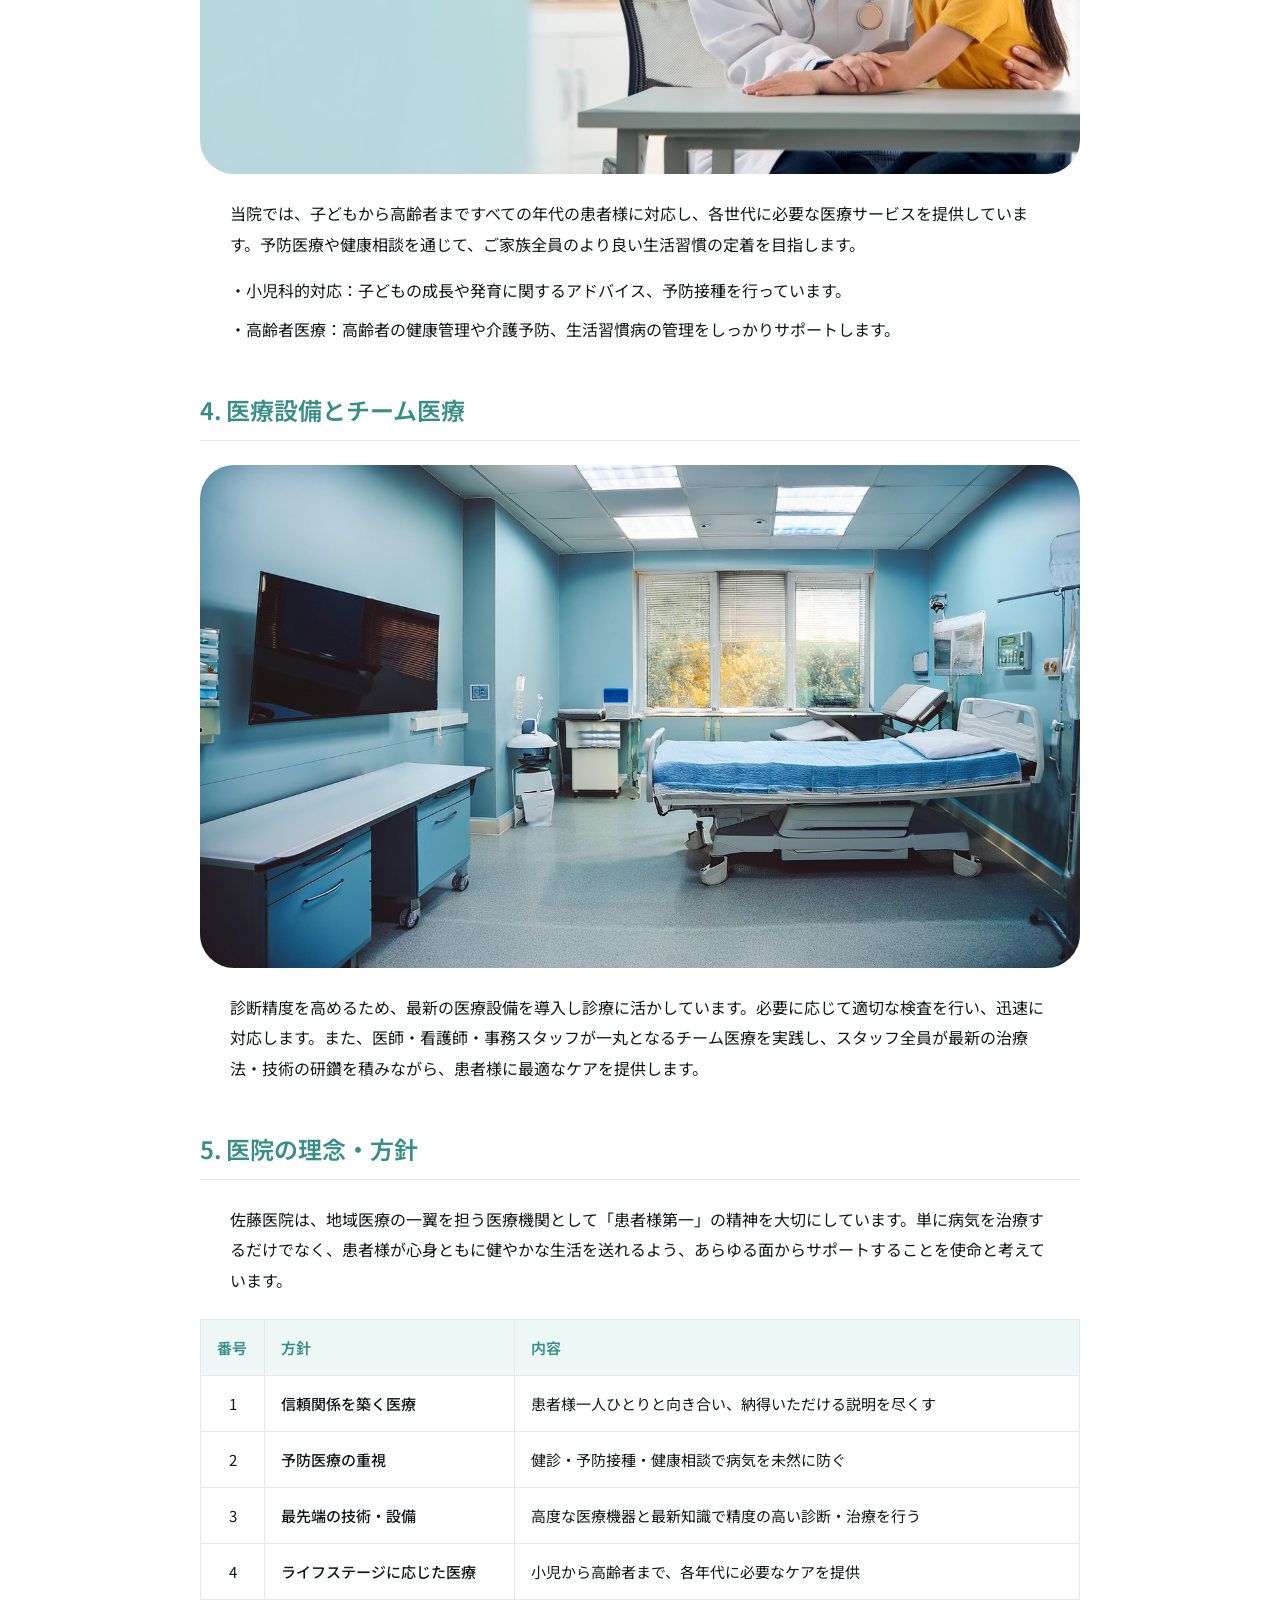
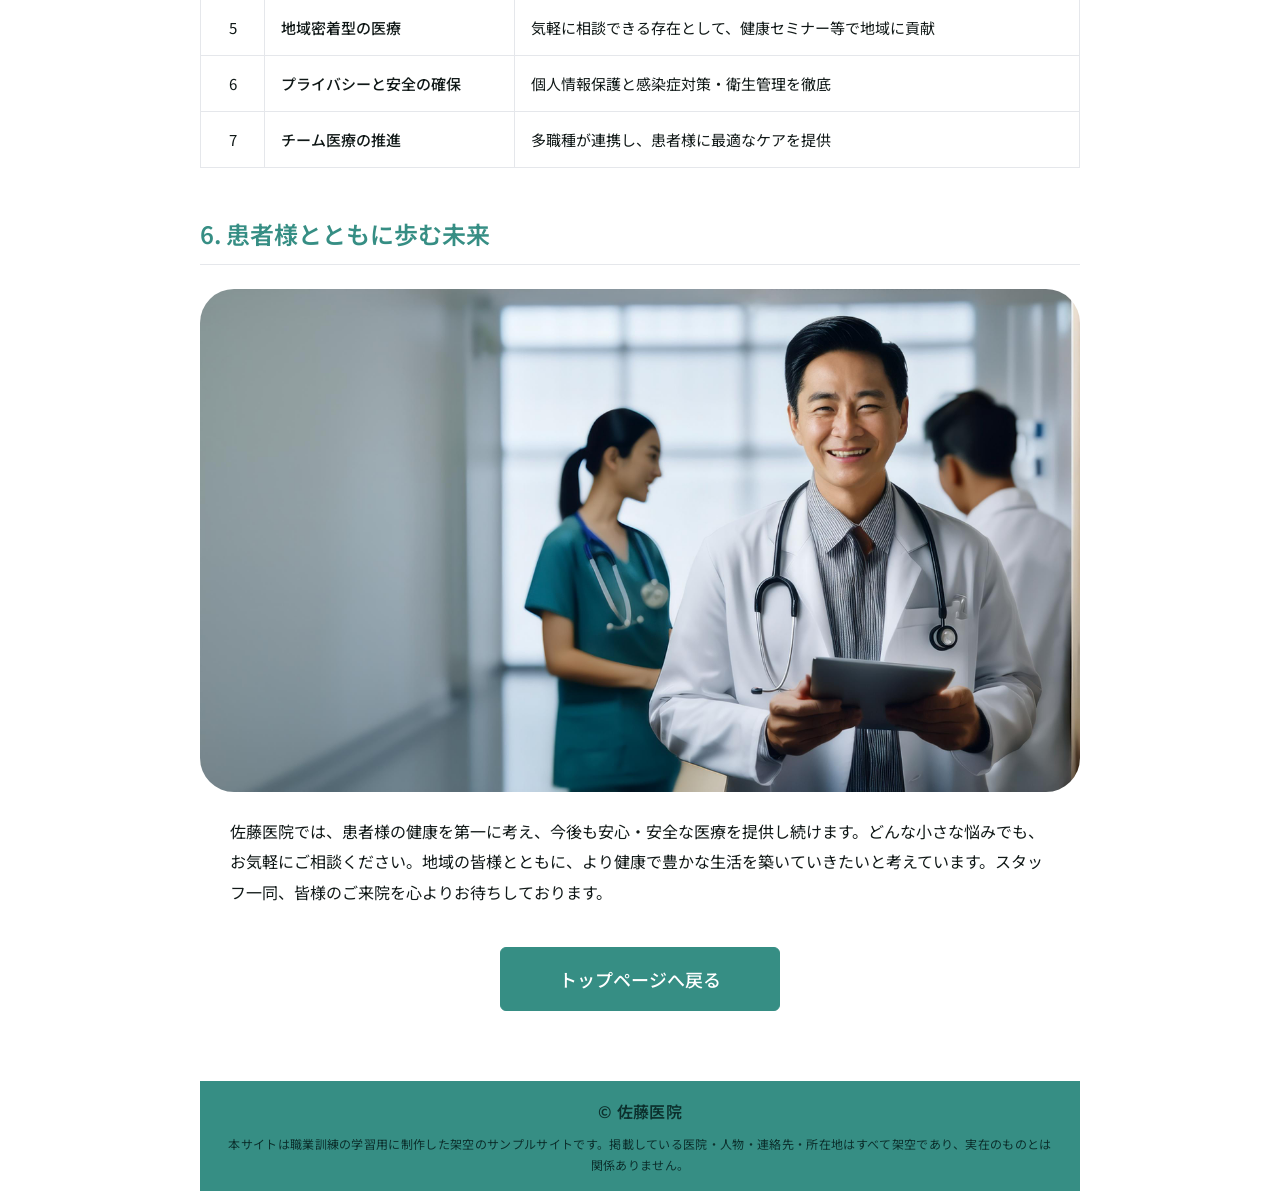
==== commit 2b3be584: "フッターに架空サイトという事の表示完了" ====
--- a/about.html
+++ b/about.html
@@ -2,6 +2,7 @@
 <html lang="ja">
 <head>
   <meta charset="UTF-8">
+  <meta name="robots" content="noindex, nofollow">
   <meta name="viewport" content="width=device-width, initial-scale=1">
   <meta name="description" content="佐藤医院の診療方針、地域医療、ご家族へのサポート、医療設備とチーム医療、医院の理念をご紹介します。">
   <title>当院について</title>
@@ -81,6 +82,7 @@
 
   <footer class="site-footer">
     <p>© 佐藤医院</p>
+    <p class="site-disclaimer">本サイトは職業訓練の学習用に制作した架空のサンプルサイトです。掲載している医院・人物・連絡先・所在地はすべて架空であり、実在のものとは関係ありません。</p>
   </footer>
 </body>
 </html>
--- a/css/style.css
+++ b/css/style.css
@@ -713,3 +713,20 @@
 .access-section .contact-block { margin-top: 18px; font-size: 19px; }
 
 .site-footer { height: 100px; }
+
+/* Learning-site disclaimer below the copyright. */
+.site-footer {
+  flex-direction: column;
+  height: auto;
+  min-height: 100px;
+  padding: 16px 24px;
+}
+.site-footer .site-disclaimer {
+  max-width: 100%;
+  margin: 8px 0 0;
+  font-size: 12px;
+  font-weight: 400;
+  line-height: 1.7;
+  text-align: center;
+  overflow-wrap: anywhere;
+}
